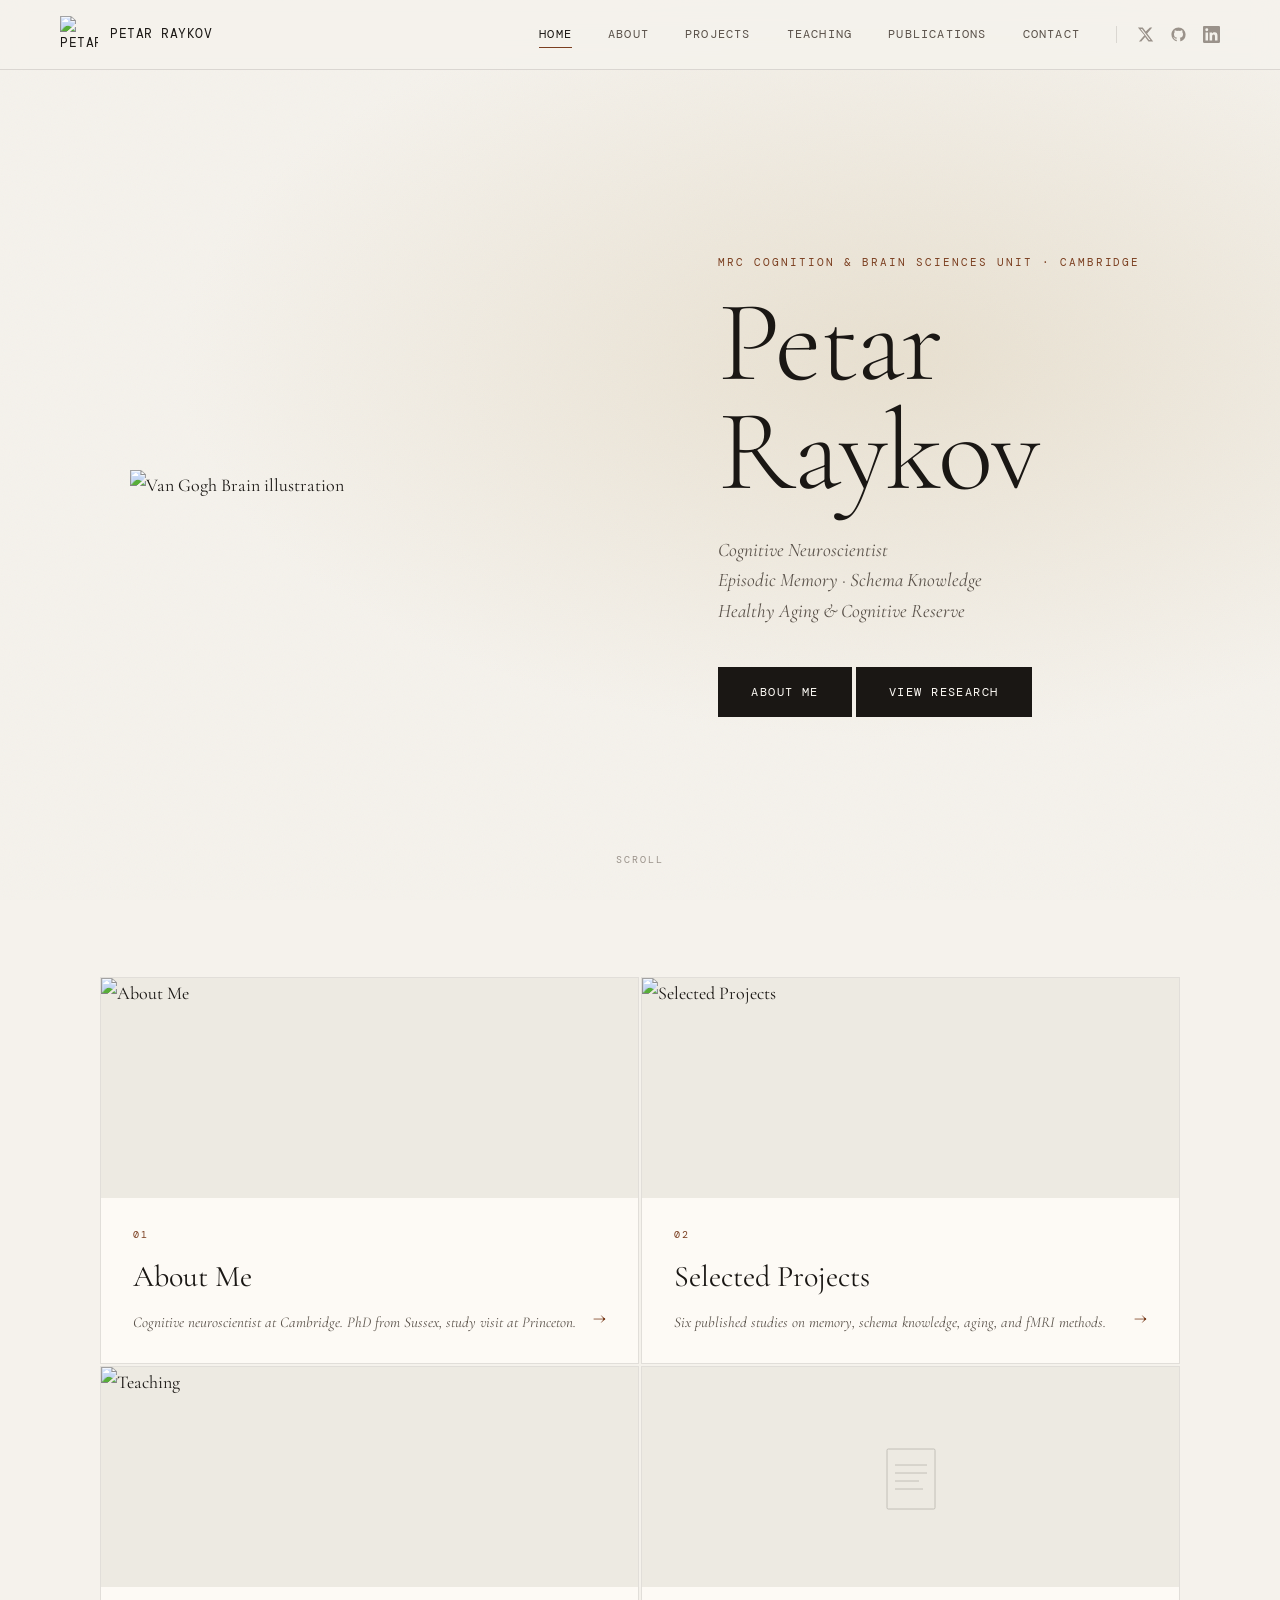
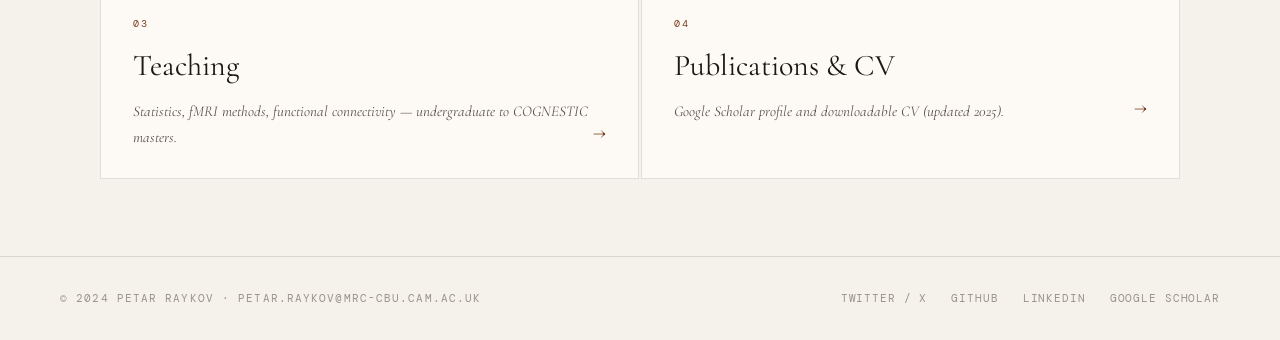
==== index.html @ b5f8e49d "Add files via upload" ====
<!DOCTYPE html>
<html lang="en">
<head>
  <meta charset="UTF-8" />
  <meta name="viewport" content="width=device-width, initial-scale=1.0" />
  <title>Petar Raykov – Researcher in Memory & Healthy Aging</title>
  <meta name="description" content="Portfolio website for Petar Raykov - showcasing work in functional neuroimaging, episodic memory and learning." />
  <meta property="og:title" content="Petar Raykov – Researcher in Memory & Healthy Aging" />
  <meta property="og:description" content="Cognitive Neuroscience Researcher at MRC Cognition and Brain Sciences Unit, Cambridge University." />
  <meta property="og:image" content="https://images.squarespace-cdn.com/content/v1/665368cbf27321176a479222/e51ecf32-2995-48e2-9f5c-4884bd2d6bdb/Van_Gogh_Brain_v3_Transperant_Smaller_V5.png?format=1500w" />
  <meta property="og:type" content="website" />
  <link rel="preconnect" href="https://fonts.googleapis.com" />
  <link rel="preconnect" href="https://fonts.gstatic.com" crossorigin />
  <link href="https://fonts.googleapis.com/css2?family=Cormorant+Garamond:ital,wght@0,300;0,400;0,600;1,300;1,400&family=DM+Mono:wght@300;400&display=swap" rel="stylesheet" />
  <link rel="stylesheet" href="css/style.css" />
</head>
<body>

  <nav class="nav" id="nav">
    <a href="index.html" class="nav-logo">
      <img src="https://images.squarespace-cdn.com/content/v1/665368cbf27321176a479222/e51ecf32-2995-48e2-9f5c-4884bd2d6bdb/Van_Gogh_Brain_v3_Transperant_Smaller_V5.png?format=300w" alt="Petar Raykov" class="nav-logo-img" />
      <span>Petar Raykov</span>
    </a>
    <div class="nav-links">
      <a href="index.html" class="nav-link active">Home</a>
      <a href="about.html" class="nav-link">About</a>
      <a href="projects.html" class="nav-link">Projects</a>
      <a href="teaching.html" class="nav-link">Teaching</a>
      <a href="publications.html" class="nav-link">Publications</a>
      <a href="contact.html" class="nav-link">Contact</a>
      <div class="nav-socials">
        <a href="https://x.com/p_raykov" target="_blank" rel="noopener" aria-label="X">
          <svg width="17" height="17" viewBox="0 0 24 24" fill="currentColor"><path d="M18.244 2.25h3.308l-7.227 8.26 8.502 11.24H16.17l-4.714-6.231-5.401 6.231H2.746l7.73-8.835L1.254 2.25H8.08l4.253 5.622zm-1.161 17.52h1.833L7.084 4.126H5.117z"/></svg>
        </a>
        <a href="https://github.com/ppraykov" target="_blank" rel="noopener" aria-label="GitHub">
          <svg width="17" height="17" viewBox="0 0 24 24" fill="currentColor"><path d="M12 2C6.477 2 2 6.484 2 12.017c0 4.425 2.865 8.18 6.839 9.504.5.092.682-.217.682-.483 0-.237-.008-.868-.013-1.703-2.782.605-3.369-1.343-3.369-1.343-.454-1.158-1.11-1.466-1.11-1.466-.908-.62.069-.608.069-.608 1.003.07 1.531 1.032 1.531 1.032.892 1.53 2.341 1.088 2.91.832.092-.647.35-1.088.636-1.338-2.22-.253-4.555-1.113-4.555-4.951 0-1.093.39-1.988 1.029-2.688-.103-.253-.446-1.272.098-2.65 0 0 .84-.27 2.75 1.026A9.564 9.564 0 0 1 12 6.844a9.59 9.59 0 0 1 2.504.337c1.909-1.296 2.747-1.027 2.747-1.027.546 1.379.202 2.398.1 2.651.64.7 1.028 1.595 1.028 2.688 0 3.848-2.339 4.695-4.566 4.943.359.309.678.92.678 1.855 0 1.338-.012 2.419-.012 2.747 0 .268.18.58.688.482A10.02 10.02 0 0 0 22 12.017C22 6.484 17.522 2 12 2z"/></svg>
        </a>
        <a href="https://www.linkedin.com/in/petar-raykov-23387123b/" target="_blank" rel="noopener" aria-label="LinkedIn">
          <svg width="17" height="17" viewBox="0 0 24 24" fill="currentColor"><path d="M20.447 20.452h-3.554v-5.569c0-1.328-.027-3.037-1.852-3.037-1.853 0-2.136 1.445-2.136 2.939v5.667H9.351V9h3.414v1.561h.046c.477-.9 1.637-1.85 3.37-1.85 3.601 0 4.267 2.37 4.267 5.455v6.286zM5.337 7.433a2.062 2.062 0 0 1-2.063-2.065 2.064 2.064 0 1 1 2.063 2.065zm1.782 13.019H3.555V9h3.564v11.452zM22.225 0H1.771C.792 0 0 .774 0 1.729v20.542C0 23.227.792 24 1.771 24h20.451C23.2 24 24 23.227 24 22.271V1.729C24 .774 23.2 0 22.222 0h.003z"/></svg>
        </a>
      </div>
    </div>
    <button class="nav-toggle" aria-label="Toggle menu" onclick="document.body.classList.toggle('menu-open')">
      <span></span><span></span><span></span>
    </button>
  </nav>

  <header class="hero">
    <div class="hero-bg"><div class="hero-grain"></div></div>
    <div class="hero-content">
      <img src="https://images.squarespace-cdn.com/content/v1/665368cbf27321176a479222/e51ecf32-2995-48e2-9f5c-4884bd2d6bdb/Van_Gogh_Brain_v3_Transperant_Smaller_V5.png?format=1500w" alt="Van Gogh Brain illustration" class="hero-brain" />
      <div class="hero-text">
        <p class="hero-label">MRC Cognition & Brain Sciences Unit · Cambridge</p>
        <h1 class="hero-name">Petar<br/>Raykov</h1>
        <p class="hero-subtitle">Cognitive Neuroscientist<br/>Episodic Memory · Schema Knowledge<br/>Healthy Aging & Cognitive Reserve</p>
        <div class="hero-actions">
          <a href="about.html" class="hero-cta">About me</a>
          <a href="projects.html" class="hero-cta hero-cta--ghost">View research</a>
        </div>
      </div>
    </div>
    <div class="hero-scroll-hint">scroll</div>
  </header>

  <main class="sections" id="sections">
    <a href="about.html" class="section-card">
      <div class="section-card-img-wrap">
        <img src="https://images.squarespace-cdn.com/content/v1/665368cbf27321176a479222/1718099419707-WU7O0RI8LG6MQQ9BT3HA/Petar_FullBody_small.jpg" alt="About Me" loading="lazy" />
      </div>
      <div class="section-card-body">
        <span class="section-num">01</span>
        <h2>About Me</h2>
        <p>Cognitive neuroscientist at Cambridge. PhD from Sussex, study visit at Princeton.</p>
        <span class="section-arrow">→</span>
      </div>
    </a>
    <a href="projects.html" class="section-card">
      <div class="section-card-img-wrap">
        <img src="https://images.squarespace-cdn.com/content/v1/665368cbf27321176a479222/1718099461135-NV05S9Q3GTKTE3ZISG7R/Yeo_Brain_Smaller.jpg" alt="Selected Projects" loading="lazy" />
      </div>
      <div class="section-card-body">
        <span class="section-num">02</span>
        <h2>Selected Projects</h2>
        <p>Six published studies on memory, schema knowledge, aging, and fMRI methods.</p>
        <span class="section-arrow">→</span>
      </div>
    </a>
    <a href="teaching.html" class="section-card">
      <div class="section-card-img-wrap">
        <img src="https://images.squarespace-cdn.com/content/v1/665368cbf27321176a479222/1716827237529-8Y2BBORZEIQMMB3JEN2Z/Teaching_new_ewb.png" alt="Teaching" loading="lazy" />
      </div>
      <div class="section-card-body">
        <span class="section-num">03</span>
        <h2>Teaching</h2>
        <p>Statistics, fMRI methods, functional connectivity — undergraduate to COGNESTIC masters.</p>
        <span class="section-arrow">→</span>
      </div>
    </a>
    <a href="publications.html" class="section-card">
      <div class="section-card-img-wrap section-card-img-placeholder">
        <svg viewBox="0 0 200 200" fill="none" xmlns="http://www.w3.org/2000/svg" width="80" opacity="0.25"><rect x="40" y="30" width="120" height="150" rx="3" stroke="currentColor" stroke-width="2"/><line x1="60" y1="70" x2="140" y2="70" stroke="currentColor" stroke-width="2"/><line x1="60" y1="90" x2="140" y2="90" stroke="currentColor" stroke-width="2"/><line x1="60" y1="110" x2="120" y2="110" stroke="currentColor" stroke-width="2"/><line x1="60" y1="130" x2="130" y2="130" stroke="currentColor" stroke-width="2"/></svg>
      </div>
      <div class="section-card-body">
        <span class="section-num">04</span>
        <h2>Publications & CV</h2>
        <p>Google Scholar profile and downloadable CV (updated 2025).</p>
        <span class="section-arrow">→</span>
      </div>
    </a>
  </main>

  <footer class="footer">
    <div class="footer-inner">
      <p>© 2024 Petar Raykov · <a href="mailto:Petar.Raykov@mrc-cbu.cam.ac.uk">Petar.Raykov@mrc-cbu.cam.ac.uk</a></p>
      <div class="footer-socials">
        <a href="https://x.com/p_raykov" target="_blank" rel="noopener">Twitter / X</a>
        <a href="https://github.com/ppraykov" target="_blank" rel="noopener">GitHub</a>
        <a href="https://www.linkedin.com/in/petar-raykov-23387123b/" target="_blank" rel="noopener">LinkedIn</a>
        <a href="https://scholar.google.com/citations?user=T1kOnksAAAAJ&hl=en" target="_blank" rel="noopener">Google Scholar</a>
      </div>
    </div>
  </footer>

  <script src="js/main.js"></script>
</body>
</html>
---- css/style.css ----
/* ============================================
   Petar Raykov – GitHub Pages Site
   Refined academic aesthetic: dark ink, cream
   ============================================ */

:root {
  --bg: #f5f2ec;
  --bg-alt: #edeae2;
  --ink: #1a1714;
  --ink-light: #5a524a;
  --ink-faint: #9a928a;
  --accent: #7b3f20;
  --accent-light: #c4794a;
  --white: #fdfaf5;
  --border: rgba(26,23,20,0.12);

  --font-serif: 'Cormorant Garamond', Georgia, serif;
  --font-mono: 'DM Mono', 'Courier New', monospace;

  --nav-h: 70px;
  --section-pad: clamp(80px, 12vw, 160px);
  --content-max: 1200px;
  --radius: 2px;
}

/* ── Reset ── */
*, *::before, *::after { box-sizing: border-box; margin: 0; padding: 0; }
html { scroll-behavior: smooth; }
body {
  background: var(--bg);
  color: var(--ink);
  font-family: var(--font-serif);
  font-size: 18px;
  line-height: 1.7;
  -webkit-font-smoothing: antialiased;
}
img { display: block; max-width: 100%; height: auto; }
a { color: inherit; text-decoration: none; }

/* ── Nav ── */
.nav {
  position: fixed;
  top: 0; left: 0; right: 0;
  z-index: 100;
  height: var(--nav-h);
  display: flex;
  align-items: center;
  justify-content: space-between;
  padding: 0 clamp(20px, 5vw, 60px);
  background: rgba(245,242,236,0.92);
  backdrop-filter: blur(12px);
  border-bottom: 1px solid var(--border);
  transition: box-shadow 0.3s;
}
.nav.scrolled { box-shadow: 0 2px 20px rgba(0,0,0,0.08); }

.nav-logo {
  display: flex;
  align-items: center;
  gap: 12px;
  font-family: var(--font-mono);
  font-size: 13px;
  letter-spacing: 0.04em;
  color: var(--ink);
  text-transform: uppercase;
}
.nav-logo-img { width: 38px; height: 38px; object-fit: contain; }

.nav-links {
  display: flex;
  align-items: center;
  gap: 36px;
}
.nav-link {
  font-family: var(--font-mono);
  font-size: 12px;
  letter-spacing: 0.1em;
  text-transform: uppercase;
  color: var(--ink-light);
  transition: color 0.2s;
  position: relative;
}
.nav-link::after {
  content: '';
  position: absolute;
  bottom: -3px; left: 0; right: 100%;
  height: 1px;
  background: var(--accent);
  transition: right 0.25s ease;
}
.nav-link:hover, .nav-link.active { color: var(--ink); }
.nav-link:hover::after, .nav-link.active::after { right: 0; }

.nav-socials {
  display: flex;
  align-items: center;
  gap: 16px;
  padding-left: 20px;
  border-left: 1px solid var(--border);
}
.nav-socials a {
  color: var(--ink-faint);
  transition: color 0.2s;
  display: flex;
  align-items: center;
}
.nav-socials a:hover { color: var(--accent); }

.nav-toggle {
  display: none;
  flex-direction: column;
  gap: 5px;
  background: none;
  border: none;
  cursor: pointer;
  padding: 4px;
}
.nav-toggle span {
  display: block;
  width: 24px;
  height: 1.5px;
  background: var(--ink);
  transition: all 0.3s;
}

/* ── Hero ── */
.hero {
  min-height: 100svh;
  padding-top: var(--nav-h);
  position: relative;
  display: flex;
  align-items: center;
  overflow: hidden;
}
.hero-bg {
  position: absolute;
  inset: 0;
  background: radial-gradient(ellipse 80% 60% at 70% 40%, #e8e0d0 0%, var(--bg) 70%);
}
.hero-grain {
  position: absolute;
  inset: 0;
  opacity: 0.04;
  background-image: url("data:image/svg+xml,%3Csvg viewBox='0 0 256 256' xmlns='http://www.w3.org/2000/svg'%3E%3Cfilter id='n'%3E%3CfeTurbulence type='fractalNoise' baseFrequency='0.9' numOctaves='4' stitchTiles='stitch'/%3E%3C/filter%3E%3Crect width='100%25' height='100%25' filter='url(%23n)'/%3E%3C/svg%3E");
  background-size: 200px;
}

.hero-content {
  position: relative;
  display: flex;
  align-items: center;
  gap: clamp(40px, 8vw, 120px);
  padding: clamp(40px, 8vw, 100px) clamp(24px, 7vw, 100px);
  width: 100%;
  max-width: var(--content-max);
  margin: 0 auto;
}

.hero-brain {
  width: clamp(260px, 38vw, 520px);
  flex-shrink: 0;
  animation: float 7s ease-in-out infinite;
  filter: drop-shadow(0 30px 60px rgba(0,0,0,0.12));
}
@keyframes float {
  0%, 100% { transform: translateY(0px); }
  50% { transform: translateY(-14px); }
}

.hero-text { flex: 1; }
.hero-label {
  font-family: var(--font-mono);
  font-size: 11px;
  letter-spacing: 0.18em;
  text-transform: uppercase;
  color: var(--accent);
  margin-bottom: 16px;
  animation: fadeUp 0.8s ease both;
}
.hero-name {
  font-family: var(--font-serif);
  font-size: clamp(64px, 9vw, 120px);
  font-weight: 300;
  line-height: 0.95;
  letter-spacing: -0.02em;
  color: var(--ink);
  margin-bottom: 28px;
  animation: fadeUp 0.8s 0.1s ease both;
}
.hero-subtitle {
  font-size: clamp(16px, 1.5vw, 20px);
  font-style: italic;
  color: var(--ink-light);
  line-height: 1.6;
  margin-bottom: 40px;
  animation: fadeUp 0.8s 0.2s ease both;
}
.hero-cta {
  display: inline-block;
  font-family: var(--font-mono);
  font-size: 12px;
  letter-spacing: 0.12em;
  text-transform: uppercase;
  color: var(--white);
  background: var(--ink);
  padding: 14px 32px;
  border: 1px solid var(--ink);
  transition: all 0.25s;
  animation: fadeUp 0.8s 0.3s ease both;
}
.hero-cta:hover {
  background: var(--accent);
  border-color: var(--accent);
}

.hero-scroll-hint {
  position: absolute;
  bottom: 32px;
  left: 50%;
  transform: translateX(-50%);
  font-family: var(--font-mono);
  font-size: 10px;
  letter-spacing: 0.2em;
  text-transform: uppercase;
  color: var(--ink-faint);
  animation: bounce 2s ease-in-out infinite;
}
@keyframes bounce {
  0%, 100% { transform: translateX(-50%) translateY(0); }
  50% { transform: translateX(-50%) translateY(6px); }
}

@keyframes fadeUp {
  from { opacity: 0; transform: translateY(20px); }
  to { opacity: 1; transform: translateY(0); }
}

/* ── Section Cards ── */
.sections {
  display: grid;
  grid-template-columns: repeat(2, 1fr);
  max-width: var(--content-max);
  margin: 0 auto;
  padding: clamp(40px, 6vw, 80px) clamp(24px, 5vw, 60px);
  gap: 2px;
}

.section-card {
  display: block;
  position: relative;
  overflow: hidden;
  cursor: pointer;
  background: var(--white);
  border: 1px solid var(--border);
  text-decoration: none;
  transition: transform 0.3s ease, box-shadow 0.3s ease;
}
.section-card:hover { transform: translateY(-4px); box-shadow: 0 16px 40px rgba(0,0,0,0.1); }

.section-card-img-wrap {
  height: 220px;
  overflow: hidden;
  background: var(--bg-alt);
}
.section-card-img-wrap img {
  width: 100%;
  height: 100%;
  object-fit: cover;
  transition: transform 0.5s ease;
}
.section-card:hover .section-card-img-wrap img { transform: scale(1.04); }

.section-card-img-placeholder {
  display: flex;
  align-items: center;
  justify-content: center;
  color: var(--ink);
}

.section-card-body {
  padding: 28px 32px;
  position: relative;
}
.section-num {
  font-family: var(--font-mono);
  font-size: 10px;
  letter-spacing: 0.15em;
  color: var(--accent);
  display: block;
  margin-bottom: 8px;
}
.section-card-body h2 {
  font-size: clamp(22px, 2.5vw, 30px);
  font-weight: 400;
  margin-bottom: 8px;
  color: var(--ink);
}
.section-card-body p {
  font-size: 15px;
  color: var(--ink-light);
  font-style: italic;
}
.section-arrow {
  position: absolute;
  bottom: 28px;
  right: 32px;
  font-size: 20px;
  color: var(--accent);
  transition: transform 0.25s;
}
.section-card:hover .section-arrow { transform: translateX(6px); }

/* ── Content Sections ── */
.content-section {
  padding: var(--section-pad) clamp(24px, 7vw, 100px);
  border-top: 1px solid var(--border);
}
.content-section--alt { background: var(--bg-alt); }

.content-inner {
  max-width: var(--content-max);
  margin: 0 auto;
}
.content-label {
  font-family: var(--font-mono);
  font-size: 11px;
  letter-spacing: 0.18em;
  text-transform: uppercase;
  color: var(--accent);
  margin-bottom: 32px;
  display: block;
}

.content-grid {
  display: grid;
  grid-template-columns: 1fr 1.4fr;
  gap: clamp(40px, 6vw, 100px);
  align-items: start;
}
.content-portrait img {
  width: 100%;
  max-width: 380px;
  aspect-ratio: 3/4;
  object-fit: cover;
  object-position: top;
  filter: sepia(8%);
}
.content-text h2 {
  font-size: clamp(36px, 5vw, 56px);
  font-weight: 300;
  line-height: 1.15;
  margin-bottom: 28px;
}
.content-text p {
  color: var(--ink-light);
  margin-bottom: 20px;
  font-size: 18px;
}
.content-text p strong { color: var(--ink); font-weight: 600; }
.content-text a { color: var(--accent); text-decoration: underline; text-underline-offset: 3px; }

/* ── Projects Grid ── */
.projects-grid {
  display: grid;
  grid-template-columns: repeat(3, 1fr);
  gap: 2px;
  margin-top: 48px;
}
.project-card {
  background: var(--white);
  border: 1px solid var(--border);
  overflow: hidden;
}
.project-card img {
  width: 100%;
  height: 180px;
  object-fit: cover;
}
.project-card-placeholder {
  height: 180px;
  background: var(--bg);
  display: flex;
  align-items: center;
  justify-content: center;
  color: var(--ink);
}
.project-card-body {
  padding: 24px;
}
.project-card-body h3 {
  font-size: 20px;
  font-weight: 400;
  margin-bottom: 12px;
}
.project-card-body p {
  font-size: 15px;
  font-style: italic;
  color: var(--ink-light);
}
.content-section--alt h2 {
  font-size: clamp(36px, 5vw, 56px);
  font-weight: 300;
  margin-bottom: 12px;
}

/* ── Publications ── */
.publications-intro {
  color: var(--ink-light);
  font-style: italic;
  margin-bottom: 40px;
  max-width: 600px;
}
.pub-links { display: flex; gap: 16px; flex-wrap: wrap; }
.pub-link {
  display: inline-flex;
  align-items: center;
  gap: 10px;
  font-family: var(--font-mono);
  font-size: 12px;
  letter-spacing: 0.08em;
  text-transform: uppercase;
  color: var(--ink);
  border: 1px solid var(--border);
  padding: 12px 24px;
  background: var(--white);
  transition: all 0.2s;
}
.pub-link:hover {
  background: var(--ink);
  color: var(--white);
  border-color: var(--ink);
}

/* ── Contact Page ── */
.contact-page {
  min-height: 100svh;
  padding-top: calc(var(--nav-h) + 60px);
  padding-bottom: 80px;
  padding-left: clamp(24px, 7vw, 100px);
  padding-right: clamp(24px, 7vw, 100px);
}
.contact-inner { max-width: var(--content-max); margin: 0 auto; }
.contact-header { margin-bottom: 60px; }
.contact-header h1 {
  font-size: clamp(56px, 8vw, 100px);
  font-weight: 300;
  line-height: 1;
  margin-bottom: 20px;
}
.contact-desc {
  color: var(--ink-light);
  font-style: italic;
  max-width: 540px;
}

.contact-layout {
  display: grid;
  grid-template-columns: 1.8fr 1fr;
  gap: clamp(40px, 6vw, 100px);
  align-items: start;
}

.contact-form { display: flex; flex-direction: column; gap: 24px; }
.form-group { display: flex; flex-direction: column; gap: 8px; }
.form-group label {
  font-family: var(--font-mono);
  font-size: 11px;
  letter-spacing: 0.12em;
  text-transform: uppercase;
  color: var(--ink-light);
}
.form-group input,
.form-group textarea {
  border: 1px solid var(--border);
  background: var(--white);
  padding: 14px 16px;
  font-family: var(--font-serif);
  font-size: 17px;
  color: var(--ink);
  outline: none;
  transition: border-color 0.2s;
  border-radius: var(--radius);
  resize: vertical;
  width: 100%;
}
.form-group input:focus,
.form-group textarea:focus {
  border-color: var(--ink);
}
.form-submit {
  align-self: flex-start;
  font-family: var(--font-mono);
  font-size: 12px;
  letter-spacing: 0.12em;
  text-transform: uppercase;
  color: var(--white);
  background: var(--ink);
  border: 1px solid var(--ink);
  padding: 15px 36px;
  cursor: pointer;
  transition: all 0.25s;
}
.form-submit:hover { background: var(--accent); border-color: var(--accent); }
.form-note { font-size: 15px; font-style: italic; }

.contact-aside h3 {
  font-size: 22px;
  font-weight: 400;
  margin-bottom: 24px;
  padding-bottom: 16px;
  border-bottom: 1px solid var(--border);
}
.contact-links { display: flex; flex-direction: column; gap: 4px; }
.contact-link-item {
  display: flex;
  align-items: center;
  gap: 14px;
  padding: 16px 0;
  border-bottom: 1px solid var(--border);
  color: var(--ink-light);
  font-size: 16px;
  transition: color 0.2s;
}
.contact-link-item:hover { color: var(--accent); }

/* ── Footer ── */
.footer {
  border-top: 1px solid var(--border);
  padding: 32px clamp(24px, 5vw, 60px);
}
.footer-inner {
  max-width: var(--content-max);
  margin: 0 auto;
  display: flex;
  align-items: center;
  justify-content: space-between;
}
.footer p {
  font-family: var(--font-mono);
  font-size: 11px;
  letter-spacing: 0.1em;
  color: var(--ink-faint);
  text-transform: uppercase;
}
.footer-socials { display: flex; gap: 24px; }
.footer-socials a {
  font-family: var(--font-mono);
  font-size: 11px;
  letter-spacing: 0.08em;
  text-transform: uppercase;
  color: var(--ink-faint);
  transition: color 0.2s;
}
.footer-socials a:hover { color: var(--accent); }

/* ── Mobile ── */
@media (max-width: 900px) {
  .sections { grid-template-columns: 1fr; padding: 40px 24px; }
  .content-grid { grid-template-columns: 1fr; }
  .projects-grid { grid-template-columns: 1fr; }
  .contact-layout { grid-template-columns: 1fr; }
  .hero-content { flex-direction: column; text-align: center; padding: 60px 24px; }
  .hero-brain { width: clamp(200px, 70vw, 340px); order: -1; }
  .footer-inner { flex-direction: column; gap: 16px; text-align: center; }
  .footer-socials { justify-content: center; }
}

@media (max-width: 640px) {
  .nav-links { display: none; }
  .nav-toggle { display: flex; }

  body.menu-open .nav-links {
    display: flex;
    flex-direction: column;
    align-items: flex-start;
    position: fixed;
    top: var(--nav-h);
    left: 0; right: 0;
    background: var(--bg);
    padding: 32px 24px;
    border-bottom: 1px solid var(--border);
    gap: 24px;
    z-index: 99;
  }
  body.menu-open .nav-socials {
    border-left: none;
    padding-left: 0;
    flex-direction: row;
    gap: 20px;
  }
  .pub-links { flex-direction: column; }
  .pub-link { align-self: flex-start; }
}

/* ============================================
   INNER PAGES
   ============================================ */

.inner-page body, body.inner-page { background: var(--bg); }

.inner-main {
  max-width: var(--content-max);
  margin: 0 auto;
  padding: calc(var(--nav-h) + 60px) clamp(24px, 7vw, 100px) 80px;
}

.inner-hero {
  margin-bottom: clamp(48px, 7vw, 96px);
  border-bottom: 1px solid var(--border);
  padding-bottom: 40px;
}
.inner-hero h1 {
  font-size: clamp(52px, 8vw, 96px);
  font-weight: 300;
  line-height: 1;
  margin-bottom: 0;
}
.inner-subtitle {
  margin-top: 20px;
  font-size: clamp(16px, 1.4vw, 19px);
  font-style: italic;
  color: var(--ink-light);
  max-width: 680px;
}

/* ── About ── */
.about-layout {
  display: grid;
  grid-template-columns: 320px 1fr;
  gap: clamp(40px, 6vw, 100px);
  align-items: start;
}
.about-portrait img {
  width: 100%;
  aspect-ratio: 3/4;
  object-fit: cover;
  object-position: top;
  filter: sepia(6%);
}
.about-body p {
  color: var(--ink-light);
  margin-bottom: 22px;
  font-size: 18px;
  line-height: 1.75;
}
.about-body p strong { color: var(--ink); font-weight: 600; }
.about-body a { color: var(--accent); text-decoration: underline; text-underline-offset: 3px; }
.about-contact-block {
  margin-top: 40px;
  padding-top: 32px;
  border-top: 1px solid var(--border);
}
.about-contact-block h3 { font-size: 22px; font-weight: 400; margin-bottom: 12px; }
.about-contact-block a { color: var(--accent); }

/* ── Projects list ── */
.projects-list { display: flex; flex-direction: column; gap: 0; }

.project-entry {
  display: grid;
  grid-template-columns: 60px 1fr;
  gap: 32px;
  padding: 48px 0;
  border-bottom: 1px solid var(--border);
}
.project-entry:first-child { border-top: 1px solid var(--border); }

.project-entry-num {
  font-family: var(--font-mono);
  font-size: 11px;
  letter-spacing: 0.12em;
  color: var(--accent);
  padding-top: 8px;
}
.project-entry-body h2 {
  font-size: clamp(20px, 2.2vw, 26px);
  font-weight: 400;
  line-height: 1.3;
  margin-bottom: 20px;
  color: var(--ink);
}
.project-entry-body p {
  color: var(--ink-light);
  font-size: 17px;
  line-height: 1.75;
  margin-bottom: 16px;
}
.project-entry-body p strong { color: var(--ink); font-weight: 600; }
.project-entry-body p em { font-style: italic; }
.project-entry-body a { color: var(--accent); text-decoration: underline; text-underline-offset: 3px; }

.project-doi {
  display: inline-flex;
  align-items: center;
  gap: 8px;
  font-family: var(--font-mono);
  font-size: 11px;
  letter-spacing: 0.06em;
  color: var(--ink-faint);
  text-decoration: none !important;
  margin-top: 8px;
  transition: color 0.2s;
}
.project-doi:hover { color: var(--accent); }

.project-media {
  margin: 28px 0 16px;
}
.project-media iframe {
  width: 100%;
  max-width: 560px;
  aspect-ratio: 16/9;
  border: 1px solid var(--border);
}
.project-media-caption {
  font-size: 13px !important;
  font-style: italic;
  color: var(--ink-faint) !important;
  margin-top: 8px !important;
}

/* ── Teaching ── */
.teaching-layout {
  display: grid;
  grid-template-columns: 1fr 1.4fr;
  gap: clamp(40px, 6vw, 100px);
  align-items: start;
}
.teaching-img img { width: 100%; object-fit: cover; }
.teaching-body { display: flex; flex-direction: column; gap: 40px; }
.teaching-block h2 {
  font-size: clamp(22px, 2.5vw, 30px);
  font-weight: 400;
  margin-bottom: 14px;
  padding-bottom: 10px;
  border-bottom: 1px solid var(--border);
}
.teaching-block p {
  color: var(--ink-light);
  font-size: 17px;
  line-height: 1.75;
  margin-bottom: 10px;
}
.teaching-block p strong { color: var(--ink); font-weight: 600; }
.teaching-list {
  list-style: none;
  margin: 10px 0;
  display: flex;
  flex-direction: column;
  gap: 6px;
}
.teaching-list li {
  font-size: 16px;
  color: var(--ink-light);
  padding-left: 20px;
  position: relative;
}
.teaching-list li::before {
  content: '—';
  position: absolute;
  left: 0;
  color: var(--accent);
  font-family: var(--font-mono);
  font-size: 12px;
}

/* ── Publications page ── */
.pub-page-layout { display: flex; flex-direction: column; gap: 64px; }
.pub-section h2 {
  font-size: clamp(24px, 3vw, 36px);
  font-weight: 400;
  margin-bottom: 16px;
  padding-bottom: 12px;
  border-bottom: 1px solid var(--border);
}
.pub-section > p {
  color: var(--ink-light);
  font-style: italic;
  margin-bottom: 24px;
  font-size: 17px;
}

.pub-link--large {
  padding: 18px 36px;
  font-size: 13px;
}
.pub-link--accent {
  background: var(--accent);
  border-color: var(--accent);
  color: var(--white);
}
.pub-link--accent:hover { background: var(--ink); border-color: var(--ink); }

.pub-list { display: flex; flex-direction: column; }
.pub-item {
  padding: 20px 0;
  border-bottom: 1px solid var(--border);
}
.pub-item:first-child { border-top: 1px solid var(--border); }
.pub-title {
  font-size: 17px;
  margin-bottom: 6px;
}
.pub-title a {
  color: var(--ink);
  text-decoration: none;
  transition: color 0.2s;
}
.pub-title a:hover { color: var(--accent); }
.pub-meta {
  font-family: var(--font-mono);
  font-size: 11px;
  letter-spacing: 0.06em;
  color: var(--ink-faint);
}

/* ── Pagination ── */
.inner-pagination {
  display: flex;
  justify-content: space-between;
  align-items: center;
  margin-top: 72px;
  padding-top: 32px;
  border-top: 1px solid var(--border);
}
.page-prev, .page-next {
  font-family: var(--font-mono);
  font-size: 12px;
  letter-spacing: 0.1em;
  text-transform: uppercase;
  color: var(--ink-light);
  transition: color 0.2s;
}
.page-prev:hover, .page-next:hover { color: var(--accent); }

/* ── Mobile inner pages ── */
@media (max-width: 900px) {
  .about-layout { grid-template-columns: 1fr; }
  .about-portrait img { max-width: 300px; }
  .teaching-layout { grid-template-columns: 1fr; }
  .project-entry { grid-template-columns: 1fr; gap: 8px; }
  .project-entry-num { padding-top: 0; }
}
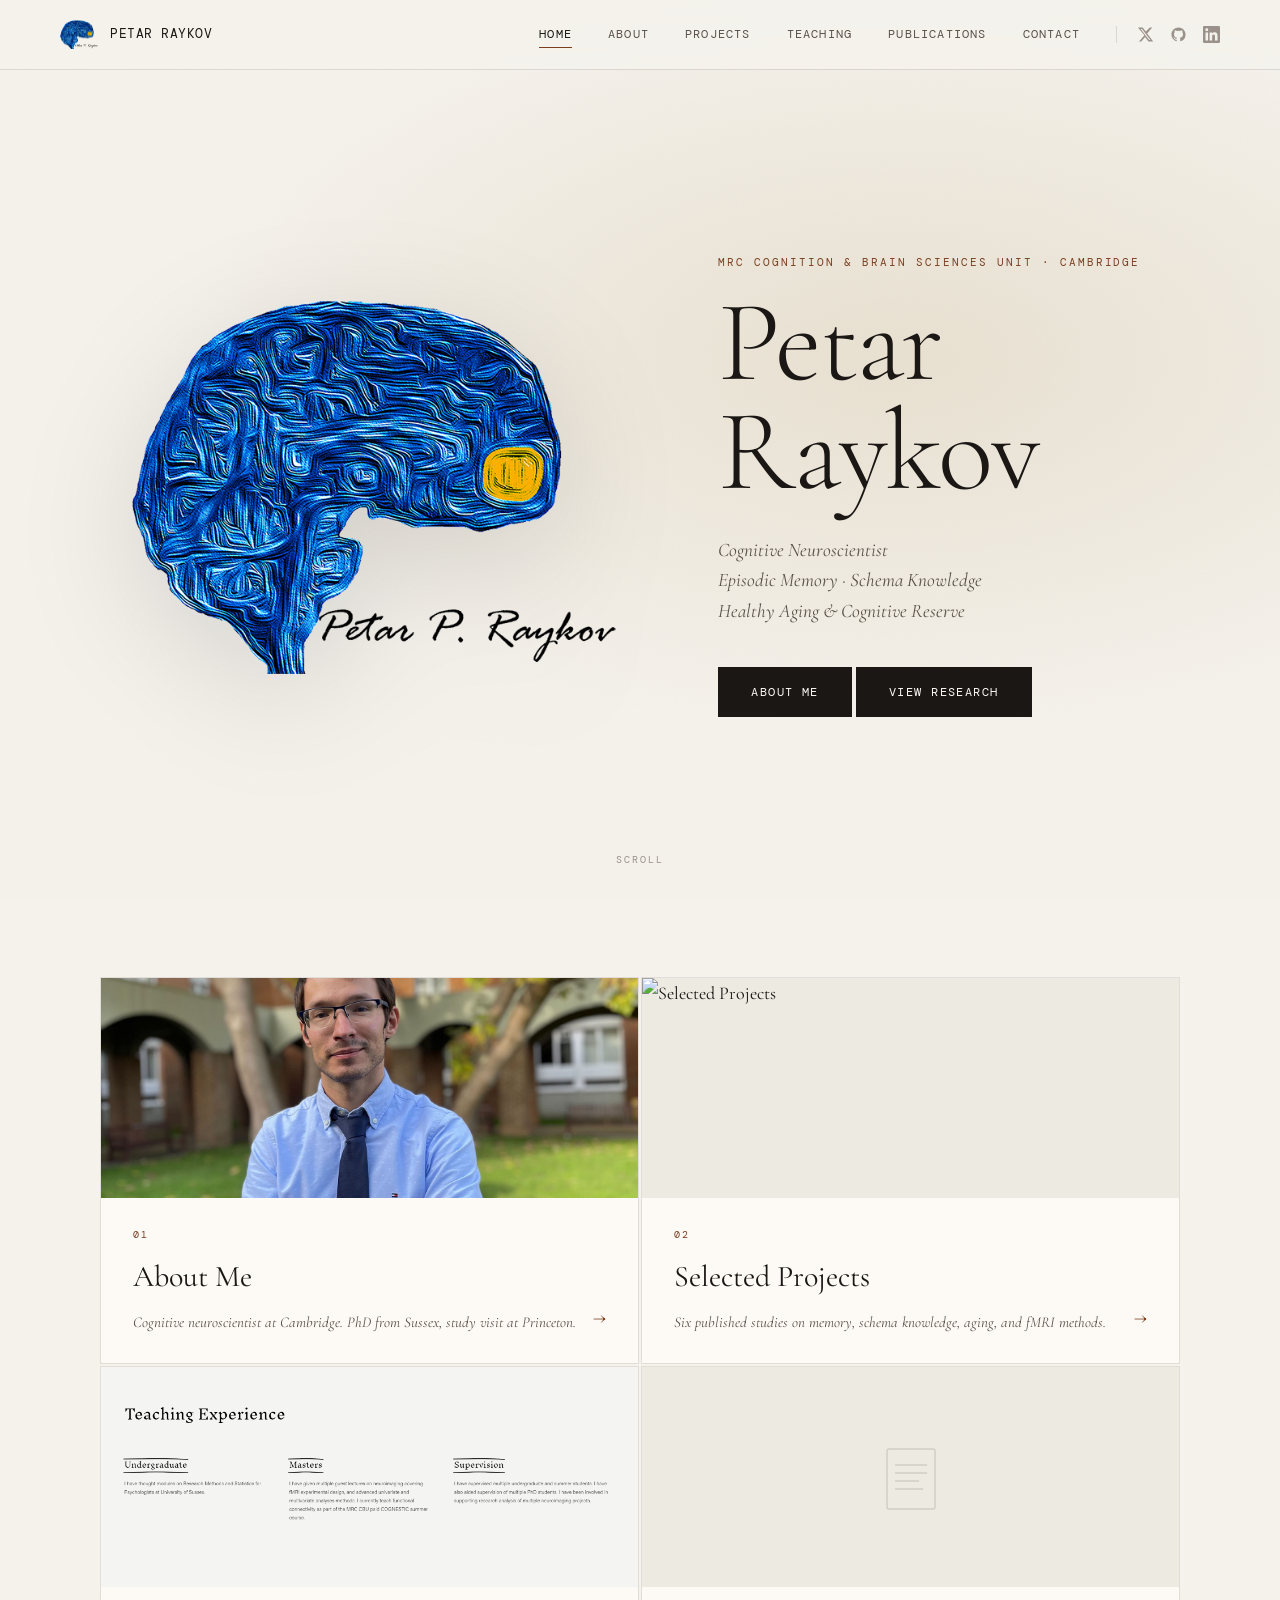
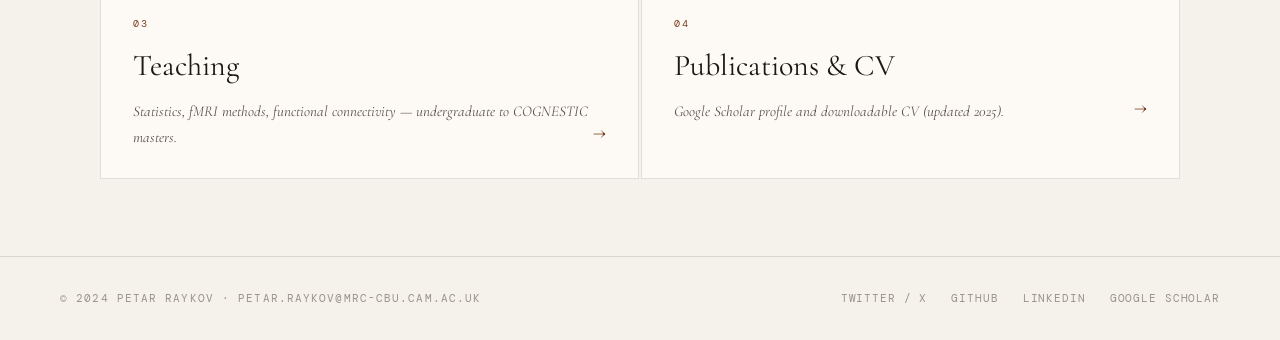
==== commit a48fd8e0: "Change image sources to local files Updated image sources to local paths for better accessibility." ====
--- a/index.html
+++ b/index.html
@@ -7,7 +7,7 @@
   <meta name="description" content="Portfolio website for Petar Raykov - showcasing work in functional neuroimaging, episodic memory and learning." />
   <meta property="og:title" content="Petar Raykov – Researcher in Memory & Healthy Aging" />
   <meta property="og:description" content="Cognitive Neuroscience Researcher at MRC Cognition and Brain Sciences Unit, Cambridge University." />
-  <meta property="og:image" content="https://images.squarespace-cdn.com/content/v1/665368cbf27321176a479222/e51ecf32-2995-48e2-9f5c-4884bd2d6bdb/Van_Gogh_Brain_v3_Transperant_Smaller_V5.png?format=1500w" />
+  <meta property="og:image" content="https://ppraykov.github.io/Images/Van_Gogh_Brain_v3_Transperant_Smaller_V5.png?format=1500w" />
   <meta property="og:type" content="website" />
   <link rel="preconnect" href="https://fonts.googleapis.com" />
   <link rel="preconnect" href="https://fonts.gstatic.com" crossorigin />
@@ -18,7 +18,7 @@
 
   <nav class="nav" id="nav">
     <a href="index.html" class="nav-logo">
-      <img src="https://images.squarespace-cdn.com/content/v1/665368cbf27321176a479222/e51ecf32-2995-48e2-9f5c-4884bd2d6bdb/Van_Gogh_Brain_v3_Transperant_Smaller_V5.png?format=300w" alt="Petar Raykov" class="nav-logo-img" />
+      <img src="Images/Van_Gogh_Brain_v3_Transperant_Smaller_V5.png?format=300w" alt="Petar Raykov" class="nav-logo-img" />
       <span>Petar Raykov</span>
     </a>
     <div class="nav-links">
@@ -48,7 +48,7 @@
   <header class="hero">
     <div class="hero-bg"><div class="hero-grain"></div></div>
     <div class="hero-content">
-      <img src="https://images.squarespace-cdn.com/content/v1/665368cbf27321176a479222/e51ecf32-2995-48e2-9f5c-4884bd2d6bdb/Van_Gogh_Brain_v3_Transperant_Smaller_V5.png?format=1500w" alt="Van Gogh Brain illustration" class="hero-brain" />
+      <img src="Images/Van_Gogh_Brain_v3_Transperant_Smaller_V5.png?format=1500w" alt="Van Gogh Brain illustration" class="hero-brain" />
       <div class="hero-text">
         <p class="hero-label">MRC Cognition & Brain Sciences Unit · Cambridge</p>
         <h1 class="hero-name">Petar<br/>Raykov</h1>
@@ -65,7 +65,7 @@
   <main class="sections" id="sections">
     <a href="about.html" class="section-card">
       <div class="section-card-img-wrap">
-        <img src="https://images.squarespace-cdn.com/content/v1/665368cbf27321176a479222/1718099419707-WU7O0RI8LG6MQQ9BT3HA/Petar_FullBody_small.jpg" alt="About Me" loading="lazy" />
+        <img src="Images/Petar_FullBody_small.jpg" alt="About Me" loading="lazy" />
       </div>
       <div class="section-card-body">
         <span class="section-num">01</span>
@@ -76,7 +76,7 @@
     </a>
     <a href="projects.html" class="section-card">
       <div class="section-card-img-wrap">
-        <img src="https://images.squarespace-cdn.com/content/v1/665368cbf27321176a479222/1718099461135-NV05S9Q3GTKTE3ZISG7R/Yeo_Brain_Smaller.jpg" alt="Selected Projects" loading="lazy" />
+        <img src="Images/Yeo_Brain_Smaller.jpg" alt="Selected Projects" loading="lazy" />
       </div>
       <div class="section-card-body">
         <span class="section-num">02</span>
@@ -87,7 +87,7 @@
     </a>
     <a href="teaching.html" class="section-card">
       <div class="section-card-img-wrap">
-        <img src="https://images.squarespace-cdn.com/content/v1/665368cbf27321176a479222/1716827237529-8Y2BBORZEIQMMB3JEN2Z/Teaching_new_ewb.png" alt="Teaching" loading="lazy" />
+        <img src="Images/Teaching_new_ewb.png" alt="Teaching" loading="lazy" />
       </div>
       <div class="section-card-body">
         <span class="section-num">03</span>
--- a/css/style.css
+++ b/css/style.css
@@ -159,7 +159,6 @@
 .hero-brain {
   width: clamp(260px, 38vw, 520px);
   flex-shrink: 0;
-  animation: float 7s ease-in-out infinite;
   filter: drop-shadow(0 30px 60px rgba(0,0,0,0.12));
 }
 @keyframes float {
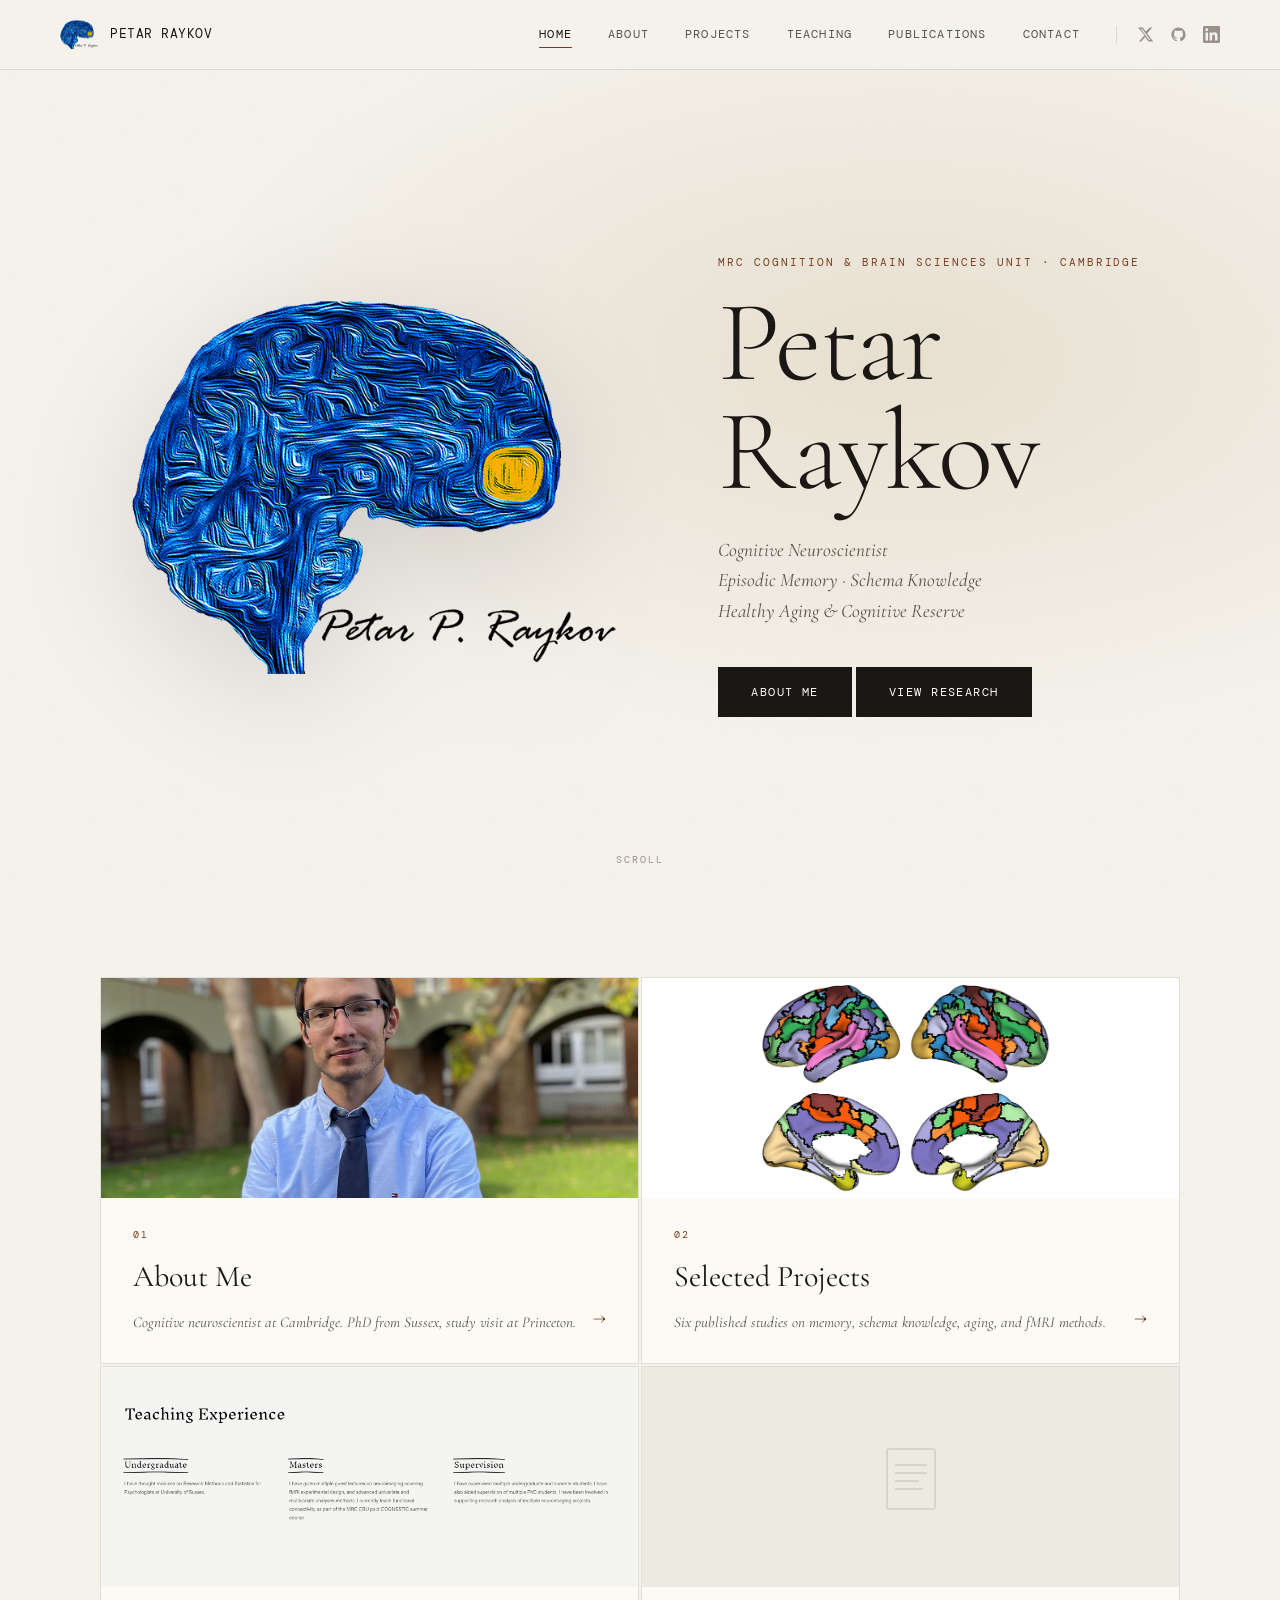
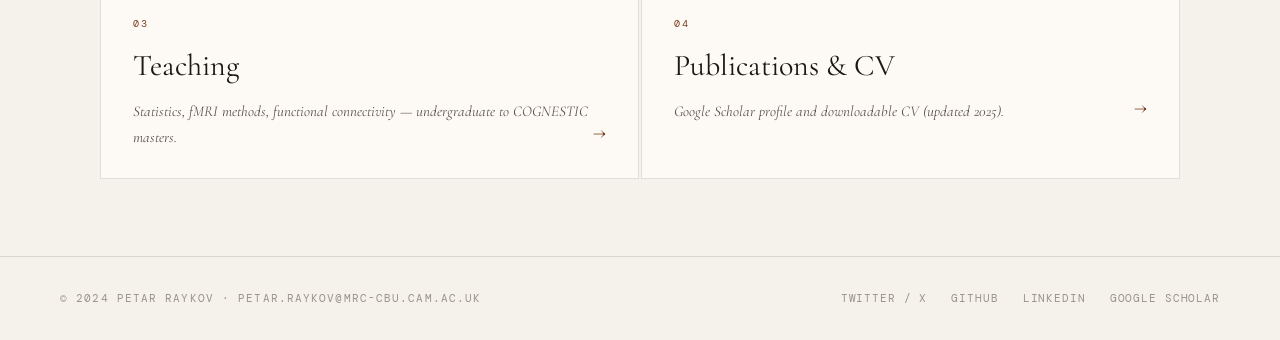
==== commit 1450ad31: "Change image format from JPG to PNG" ====
--- a/index.html
+++ b/index.html
@@ -76,7 +76,7 @@
     </a>
     <a href="projects.html" class="section-card">
       <div class="section-card-img-wrap">
-        <img src="Images/Yeo_Brain_Smaller.jpg" alt="Selected Projects" loading="lazy" />
+        <img src="Images/Yeo_Brain_Smaller.png" alt="Selected Projects" loading="lazy" />
       </div>
       <div class="section-card-body">
         <span class="section-num">02</span>
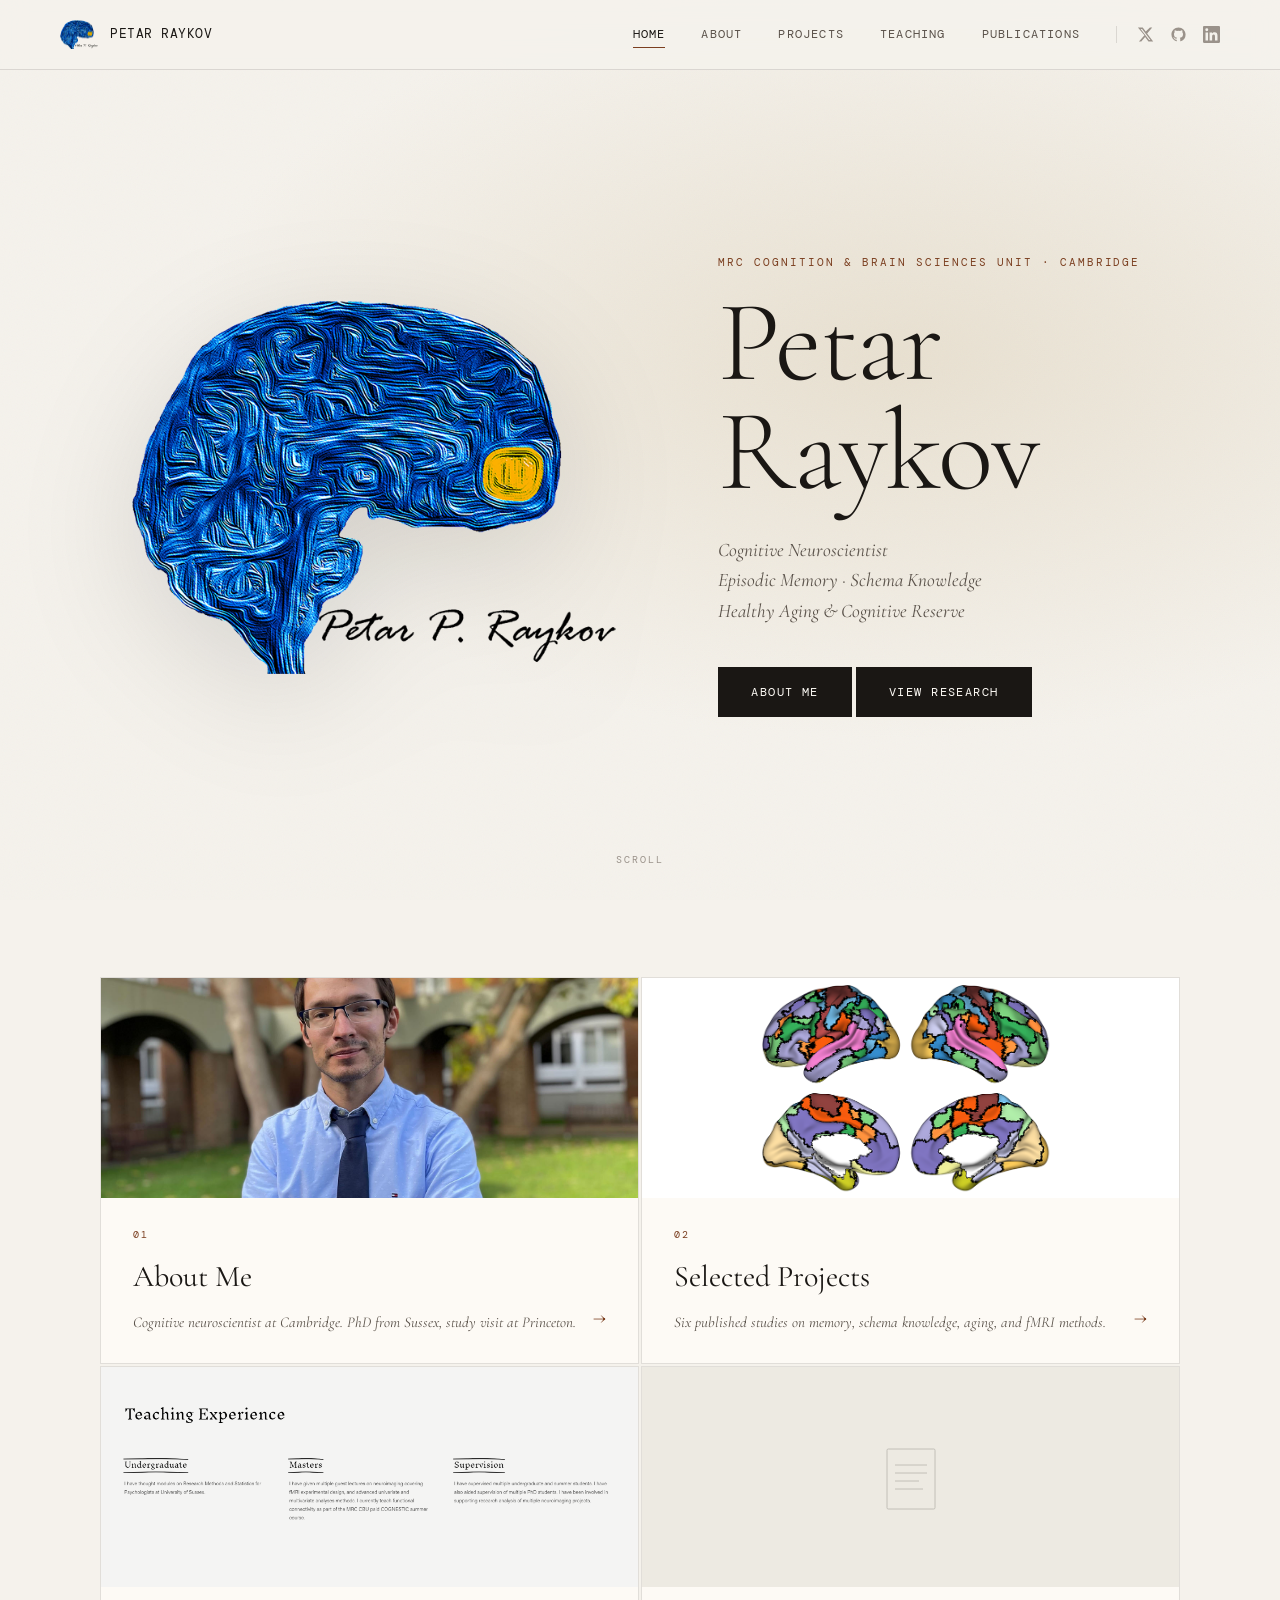
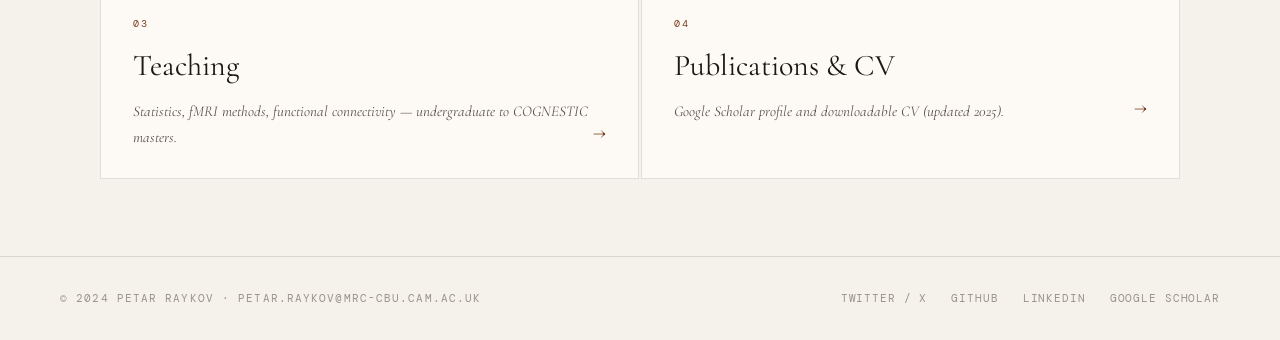
==== commit 418e51e7: "Remove 'Contact' link from navigation Removed the 'Contact' link from the navigation." ====
--- a/index.html
+++ b/index.html
@@ -27,7 +27,6 @@
       <a href="projects.html" class="nav-link">Projects</a>
       <a href="teaching.html" class="nav-link">Teaching</a>
       <a href="publications.html" class="nav-link">Publications</a>
-      <a href="contact.html" class="nav-link">Contact</a>
       <div class="nav-socials">
         <a href="https://x.com/p_raykov" target="_blank" rel="noopener" aria-label="X">
           <svg width="17" height="17" viewBox="0 0 24 24" fill="currentColor"><path d="M18.244 2.25h3.308l-7.227 8.26 8.502 11.24H16.17l-4.714-6.231-5.401 6.231H2.746l7.73-8.835L1.254 2.25H8.08l4.253 5.622zm-1.161 17.52h1.833L7.084 4.126H5.117z"/></svg>
--- a/css/style.css
+++ b/css/style.css
@@ -666,7 +666,7 @@
 
 .project-entry-num {
   font-family: var(--font-mono);
-  font-size: 11px;
+  font-size: 15px;
   letter-spacing: 0.12em;
   color: var(--accent);
   padding-top: 8px;
@@ -680,9 +680,24 @@
 }
 .project-entry-body p {
   color: var(--ink-light);
-  font-size: 17px;
-  line-height: 1.75;
+  font-size: 22px;
+  line-height: 1.8;
   margin-bottom: 16px;
+}
+
+.project-title-link {
+  font-size: 30px;
+  color: var(--ink);
+  text-decoration: none;
+}
+.project-title-link:hover {
+  color: var(--accent);
+}
+
+.project-figure {
+  max-width: 640px !important;
+  margin: 24px 0 16px;
+  border: 1px solid var(--border);
 }
 .project-entry-body p strong { color: var(--ink); font-weight: 600; }
 .project-entry-body p em { font-style: italic; }
@@ -693,7 +708,7 @@
   align-items: center;
   gap: 8px;
   font-family: var(--font-mono);
-  font-size: 11px;
+  font-size: 14px;
   letter-spacing: 0.06em;
   color: var(--ink-faint);
   text-decoration: none !important;
@@ -736,7 +751,7 @@
 }
 .teaching-block p {
   color: var(--ink-light);
-  font-size: 17px;
+  font-size: 22px;
   line-height: 1.75;
   margin-bottom: 10px;
 }
@@ -749,7 +764,7 @@
   gap: 6px;
 }
 .teaching-list li {
-  font-size: 16px;
+  font-size: 18px;
   color: var(--ink-light);
   padding-left: 20px;
   position: relative;
@@ -760,7 +775,7 @@
   left: 0;
   color: var(--accent);
   font-family: var(--font-mono);
-  font-size: 12px;
+  font-size: 15px;
 }
 
 /* ── Publications page ── */
@@ -776,12 +791,12 @@
   color: var(--ink-light);
   font-style: italic;
   margin-bottom: 24px;
-  font-size: 17px;
+  font-size: 20px;
 }
 
 .pub-link--large {
   padding: 18px 36px;
-  font-size: 13px;
+  font-size: 15px;
 }
 .pub-link--accent {
   background: var(--accent);
@@ -797,7 +812,7 @@
 }
 .pub-item:first-child { border-top: 1px solid var(--border); }
 .pub-title {
-  font-size: 17px;
+  font-size: 20px;
   margin-bottom: 6px;
 }
 .pub-title a {
@@ -824,7 +839,7 @@
 }
 .page-prev, .page-next {
   font-family: var(--font-mono);
-  font-size: 12px;
+  font-size: 15px;
   letter-spacing: 0.1em;
   text-transform: uppercase;
   color: var(--ink-light);
